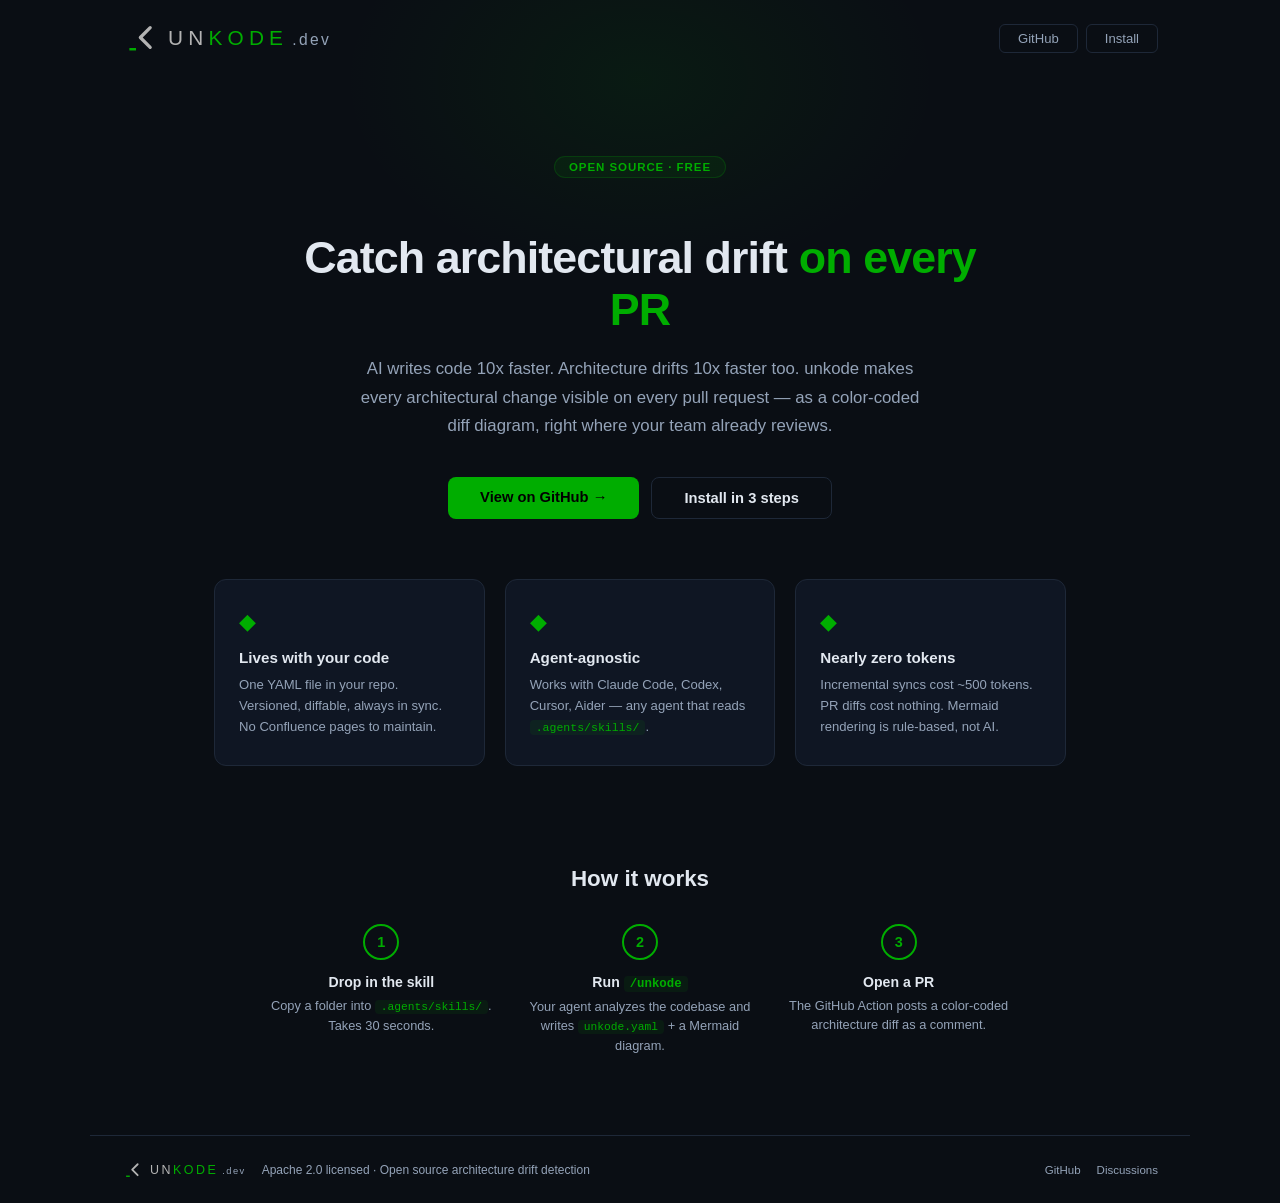
==== site/index.html @ 14cd92eb "Initial commit" ====
<!DOCTYPE html>
<html lang="en">
<head>
  <meta charset="UTF-8" />
  <meta name="viewport" content="width=device-width, initial-scale=1.0" />
  <title>unkode — Catch architectural drift on every PR</title>
  <meta name="description" content="Open source skill for Claude Code, Codex, and other coding agents. Auto-generates architecture diagrams and posts diffs on every pull request." />
  <link rel="icon" type="image/svg+xml" href="favicon.svg" />
  <link rel="stylesheet" href="styles.css" />
</head>
<body>
  <div class="page">
    <div class="glow"></div>

    <!-- Nav -->
    <div class="navWrap">
      <nav class="nav">
        <div class="navBrand">
          <svg width="36" height="36" viewBox="0 0 22 22" fill="none" xmlns="http://www.w3.org/2000/svg">
            <path d="m 17.22,4.69 -6,6 6,6" stroke="#b3b3b3" stroke-width="2" stroke-linecap="round" stroke-linejoin="round" />
            <rect class="logoCursor" fill="#00ad00" width="4.08" height="1.5" x="4.5" y="17.12" />
          </svg>
          <span class="navName">
            <span class="un">UN</span><span class="kode">KODE</span><span class="dotDev">.dev</span>
          </span>
        </div>
        <div class="navLinks">
          <a class="navLink" href="https://github.com/deepcodersinc/unkode" target="_blank" rel="noopener">GitHub</a>
          <a class="navLink" href="https://github.com/deepcodersinc/unkode#quick-setup" target="_blank" rel="noopener">Install</a>
        </div>
      </nav>
    </div>

    <!-- Hero -->
    <div class="hero">
      <div class="badge">Open Source · Free</div>
      <h1 class="heroTitle">
        Catch architectural drift <span class="heroAccent">on every PR</span>
      </h1>
      <p class="heroSub">
        AI writes code 10x faster. Architecture drifts 10x faster too.
        unkode makes every architectural change visible on every pull request — as a color-coded diff diagram, right where your team already reviews.
      </p>
      <div class="heroActions">
        <a class="ctaPrimary" href="https://github.com/deepcodersinc/unkode" target="_blank" rel="noopener">
          View on GitHub →
        </a>
        <a class="ctaSecondary" href="https://github.com/deepcodersinc/unkode#quick-setup" target="_blank" rel="noopener">
          Install in 3 steps
        </a>
      </div>
    </div>

    <!-- Features -->
    <div class="features">
      <div class="featureCard">
        <div class="featureIcon">◆</div>
        <div class="featureTitle">Lives with your code</div>
        <div class="featureDesc">One YAML file in your repo. Versioned, diffable, always in sync. No Confluence pages to maintain.</div>
      </div>
      <div class="featureCard">
        <div class="featureIcon">◆</div>
        <div class="featureTitle">Agent-agnostic</div>
        <div class="featureDesc">Works with Claude Code, Codex, Cursor, Aider — any agent that reads <code>.agents/skills/</code>.</div>
      </div>
      <div class="featureCard">
        <div class="featureIcon">◆</div>
        <div class="featureTitle">Nearly zero tokens</div>
        <div class="featureDesc">Incremental syncs cost ~500 tokens. PR diffs cost nothing. Mermaid rendering is rule-based, not AI.</div>
      </div>
    </div>

    <!-- Steps -->
    <div class="steps">
      <div class="sectionTitle">How it works</div>
      <div class="stepGrid">
        <div class="stepCard">
          <div class="stepNum">1</div>
          <div class="stepTitle">Drop in the skill</div>
          <div class="stepDesc">Copy a folder into <code>.agents/skills/</code>. Takes 30 seconds.</div>
        </div>
        <div class="stepCard">
          <div class="stepNum">2</div>
          <div class="stepTitle">Run <code>/unkode</code></div>
          <div class="stepDesc">Your agent analyzes the codebase and writes <code>unkode.yaml</code> + a Mermaid diagram.</div>
        </div>
        <div class="stepCard">
          <div class="stepNum">3</div>
          <div class="stepTitle">Open a PR</div>
          <div class="stepDesc">The GitHub Action posts a color-coded architecture diff as a comment.</div>
        </div>
      </div>
    </div>

    <!-- Footer -->
    <div class="footer">
      <div class="footerBrand">
        <svg width="20" height="20" viewBox="0 0 22 22" fill="none" xmlns="http://www.w3.org/2000/svg">
          <path d="m 17.22,4.69 -6,6 6,6" stroke="#b3b3b3" stroke-width="2" stroke-linecap="round" stroke-linejoin="round" />
          <rect class="logoCursor" fill="#00ad00" width="4.08" height="1.5" x="4.5" y="17.12" />
        </svg>
        <span class="footerName">
          <span class="un">UN</span><span class="kode">KODE</span><span class="dotDev">.dev</span>
        </span>
      </div>
      <div class="footerDim">Apache 2.0 licensed · Open source architecture drift detection</div>
      <div class="footerLinks">
        <a class="footerLink" href="https://github.com/deepcodersinc/unkode" target="_blank" rel="noopener">GitHub</a>
        <a class="footerLink" href="https://github.com/deepcodersinc/unkode/discussions" target="_blank" rel="noopener">Discussions</a>
      </div>
    </div>
  </div>
</body>
</html>
---- site/styles.css ----
:root {
  --brand: #00ad00;
  --bg: #0a0e14;
  --surface: #0f1623;
  --border: #1e2838;
  --text: #e2e8f0;
  --text-dim: #94a3b8;
}

* { box-sizing: border-box; }

html, body {
  margin: 0;
  padding: 0;
  background: var(--bg);
  color: var(--text);
  font-family: -apple-system, BlinkMacSystemFont, "Segoe UI", Roboto, sans-serif;
  -webkit-font-smoothing: antialiased;
}

code {
  font-family: "SF Mono", Consolas, Monaco, monospace;
  font-size: 0.88em;
  background: rgba(0, 173, 0, 0.08);
  padding: 1px 6px;
  border-radius: 4px;
  color: var(--brand);
}

.page {
  min-height: 100vh;
  display: flex;
  flex-direction: column;
  align-items: center;
  position: relative;
  overflow-x: hidden;
}

.glow {
  position: absolute;
  top: -120px;
  width: 600px;
  height: 400px;
  background: radial-gradient(ellipse, rgba(0, 173, 0, 0.08) 0%, transparent 70%);
  pointer-events: none;
  z-index: 0;
}

/* Nav */
.navWrap {
  width: 100%;
  display: flex;
  justify-content: center;
  z-index: 1;
}
.nav {
  width: 100%;
  max-width: 1100px;
  display: flex;
  align-items: center;
  justify-content: space-between;
  padding: 20px 32px;
}
.navBrand { display: flex; align-items: center; gap: 10px; }

@keyframes blink {
  0%, 100% { opacity: 1; }
  50%      { opacity: 0; }
}
.logoCursor { animation: blink 1s step-end infinite; }

.navName {
  font-size: 1.3rem;
  font-weight: 500;
  letter-spacing: 0.25em;
}
.un   { color: #b3b3b3; }
.kode { color: var(--brand); }
.dotDev {
  font-size: 0.75em;
  color: var(--text-dim);
  font-weight: 400;
  letter-spacing: 0.15em;
  margin-left: 4px;
}

.navLinks { display: flex; gap: 8px; }
.navLink {
  background: transparent;
  border: 1px solid var(--border);
  color: var(--text-dim);
  padding: 6px 18px;
  font-size: 0.82rem;
  border-radius: 6px;
  text-decoration: none;
  transition: all 0.15s;
}
.navLink:hover { border-color: var(--brand); color: var(--text); }

/* Hero */
.hero {
  text-align: center;
  padding: 80px 24px 60px;
  max-width: 760px;
  z-index: 1;
}
.badge {
  display: inline-block;
  font-size: 0.72rem;
  font-weight: 600;
  letter-spacing: 0.08em;
  text-transform: uppercase;
  color: var(--brand);
  background: rgba(0, 173, 0, 0.08);
  border: 1px solid rgba(0, 173, 0, 0.2);
  padding: 4px 14px;
  border-radius: 20px;
  margin-bottom: 24px;
}
.heroTitle {
  font-size: 2.8rem;
  font-weight: 700;
  line-height: 1.15;
  margin-bottom: 20px;
  letter-spacing: -0.02em;
}
.heroAccent { color: var(--brand); }
.heroSub {
  font-size: 1.05rem;
  color: var(--text-dim);
  line-height: 1.7;
  max-width: 580px;
  margin: 0 auto 36px;
}
.heroActions {
  display: flex;
  gap: 12px;
  justify-content: center;
  flex-wrap: wrap;
}
.ctaPrimary {
  padding: 12px 32px;
  font-size: 0.92rem;
  font-weight: 600;
  border: none;
  border-radius: 8px;
  background: var(--brand);
  color: #000;
  text-decoration: none;
  transition: opacity 0.15s;
}
.ctaPrimary:hover { opacity: 0.88; }
.ctaSecondary {
  padding: 12px 32px;
  font-size: 0.92rem;
  font-weight: 600;
  border: 1px solid var(--border);
  border-radius: 8px;
  background: transparent;
  color: var(--text);
  text-decoration: none;
  transition: border-color 0.15s;
}
.ctaSecondary:hover { border-color: var(--brand); }

/* Features */
.features {
  display: grid;
  grid-template-columns: repeat(3, 1fr);
  gap: 20px;
  max-width: 900px;
  padding: 0 24px 60px;
  z-index: 1;
  width: 100%;
}
.featureCard {
  background: var(--surface);
  border: 1px solid var(--border);
  border-radius: 12px;
  padding: 28px 24px;
  transition: border-color 0.2s;
}
.featureCard:hover { border-color: rgba(0, 173, 0, 0.3); }
.featureIcon {
  font-size: 1.4rem;
  margin-bottom: 14px;
  color: var(--brand);
}
.featureTitle {
  font-size: 0.95rem;
  font-weight: 700;
  margin-bottom: 8px;
}
.featureDesc {
  font-size: 0.82rem;
  color: var(--text-dim);
  line-height: 1.6;
}

/* Steps */
.steps {
  text-align: center;
  padding: 40px 24px 80px;
  max-width: 800px;
  z-index: 1;
  width: 100%;
}
.sectionTitle {
  font-size: 1.4rem;
  font-weight: 700;
  margin-bottom: 32px;
}
.stepGrid {
  display: grid;
  grid-template-columns: repeat(3, 1fr);
  gap: 24px;
}
.stepCard { text-align: center; }
.stepNum {
  width: 36px;
  height: 36px;
  border-radius: 50%;
  border: 2px solid var(--brand);
  color: var(--brand);
  display: inline-flex;
  align-items: center;
  justify-content: center;
  font-weight: 700;
  font-size: 0.9rem;
  margin-bottom: 14px;
}
.stepTitle {
  font-size: 0.88rem;
  font-weight: 700;
  margin-bottom: 6px;
}
.stepDesc {
  font-size: 0.8rem;
  color: var(--text-dim);
  line-height: 1.5;
}

/* Footer */
.footer {
  width: 100%;
  max-width: 1100px;
  border-top: 1px solid var(--border);
  padding: 24px 32px;
  display: flex;
  align-items: center;
  gap: 16px;
  z-index: 1;
  margin-top: auto;
}
.footerBrand { display: flex; align-items: center; gap: 8px; }
.footerName { font-size: 0.78rem; letter-spacing: 0.2em; }
.footerDim {
  flex: 1;
  font-size: 0.75rem;
  color: var(--text-dim);
}
.footerLinks { display: flex; gap: 16px; }
.footerLink {
  font-size: 0.72rem;
  color: var(--text-dim);
  text-decoration: none;
  transition: color 0.15s;
}
.footerLink:hover { color: var(--text); }

/* Mobile */
@media (max-width: 720px) {
  .heroTitle { font-size: 2rem; }
  .features, .stepGrid { grid-template-columns: 1fr; }
  .footer { flex-direction: column; gap: 12px; text-align: center; }
}
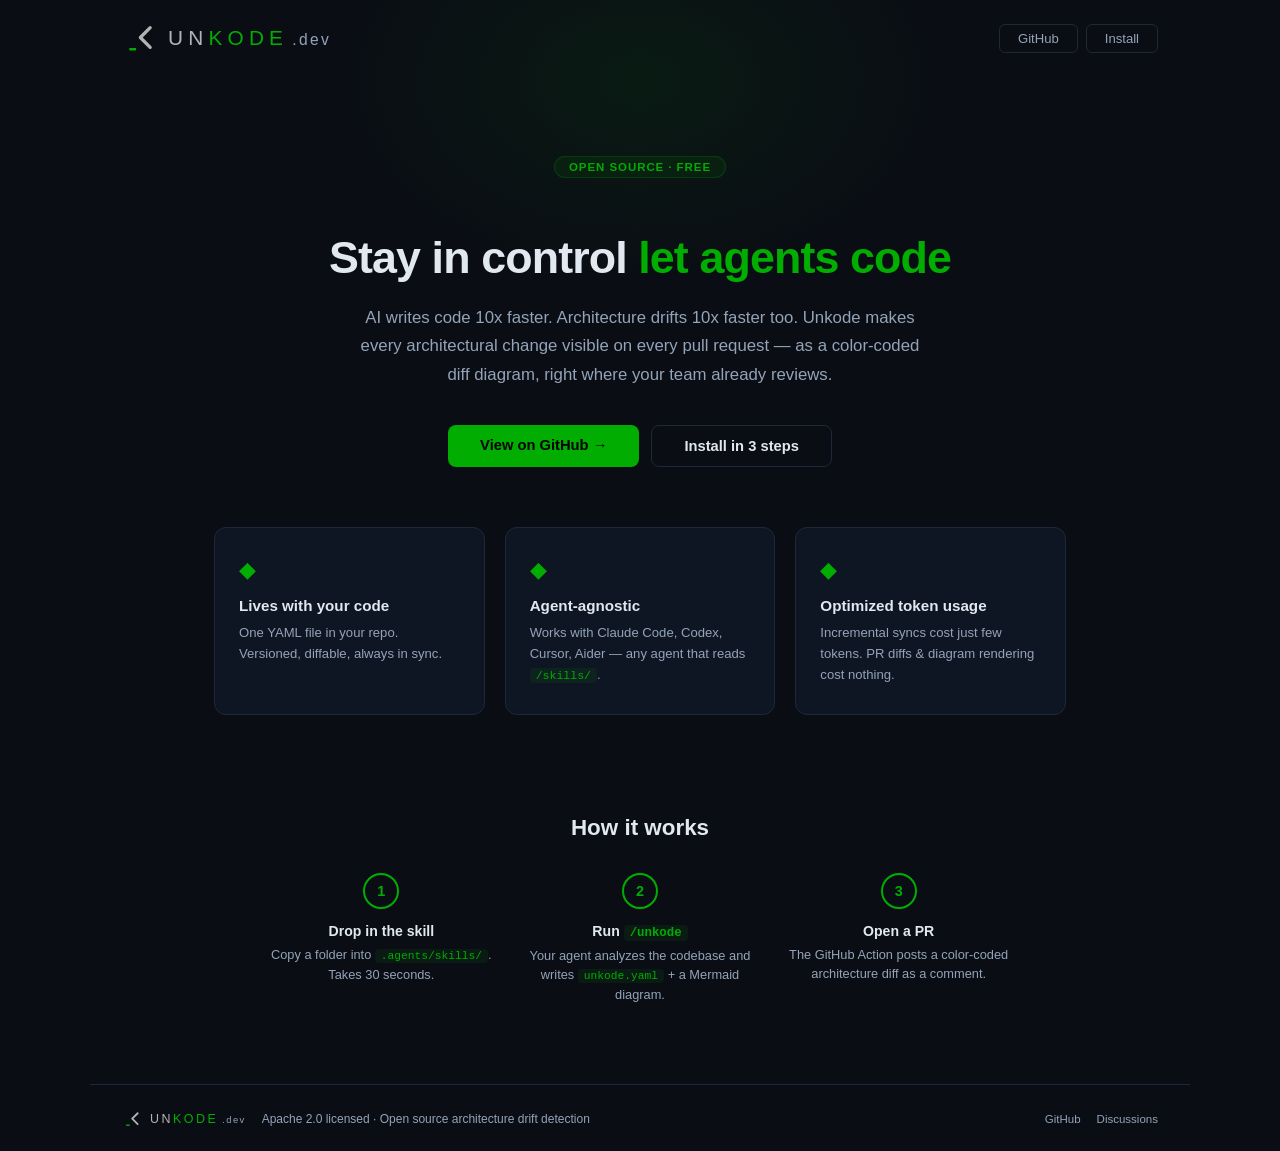
==== commit 31ec8ed9: "site changes" ====
--- a/site/index.html
+++ b/site/index.html
@@ -35,11 +35,11 @@
     <div class="hero">
       <div class="badge">Open Source · Free</div>
       <h1 class="heroTitle">
-        Catch architectural drift <span class="heroAccent">on every PR</span>
+        Stay in control <span class="heroAccent">let agents code</span>
       </h1>
       <p class="heroSub">
         AI writes code 10x faster. Architecture drifts 10x faster too.
-        unkode makes every architectural change visible on every pull request — as a color-coded diff diagram, right where your team already reviews.
+        Unkode makes every architectural change visible on every pull request — as a color-coded diff diagram, right where your team already reviews.
       </p>
       <div class="heroActions">
         <a class="ctaPrimary" href="https://github.com/deepcodersinc/unkode" target="_blank" rel="noopener">
@@ -56,17 +56,17 @@
       <div class="featureCard">
         <div class="featureIcon">◆</div>
         <div class="featureTitle">Lives with your code</div>
-        <div class="featureDesc">One YAML file in your repo. Versioned, diffable, always in sync. No Confluence pages to maintain.</div>
+        <div class="featureDesc">One YAML file in your repo. Versioned, diffable, always in sync.</div>
       </div>
       <div class="featureCard">
         <div class="featureIcon">◆</div>
         <div class="featureTitle">Agent-agnostic</div>
-        <div class="featureDesc">Works with Claude Code, Codex, Cursor, Aider — any agent that reads <code>.agents/skills/</code>.</div>
+        <div class="featureDesc">Works with Claude Code, Codex, Cursor, Aider — any agent that reads <code>/skills/</code>.</div>
       </div>
       <div class="featureCard">
         <div class="featureIcon">◆</div>
-        <div class="featureTitle">Nearly zero tokens</div>
-        <div class="featureDesc">Incremental syncs cost ~500 tokens. PR diffs cost nothing. Mermaid rendering is rule-based, not AI.</div>
+        <div class="featureTitle">Optimized token usage</div>
+        <div class="featureDesc">Incremental syncs cost just few tokens. PR diffs & diagram rendering cost nothing.</div>
       </div>
     </div>
 
